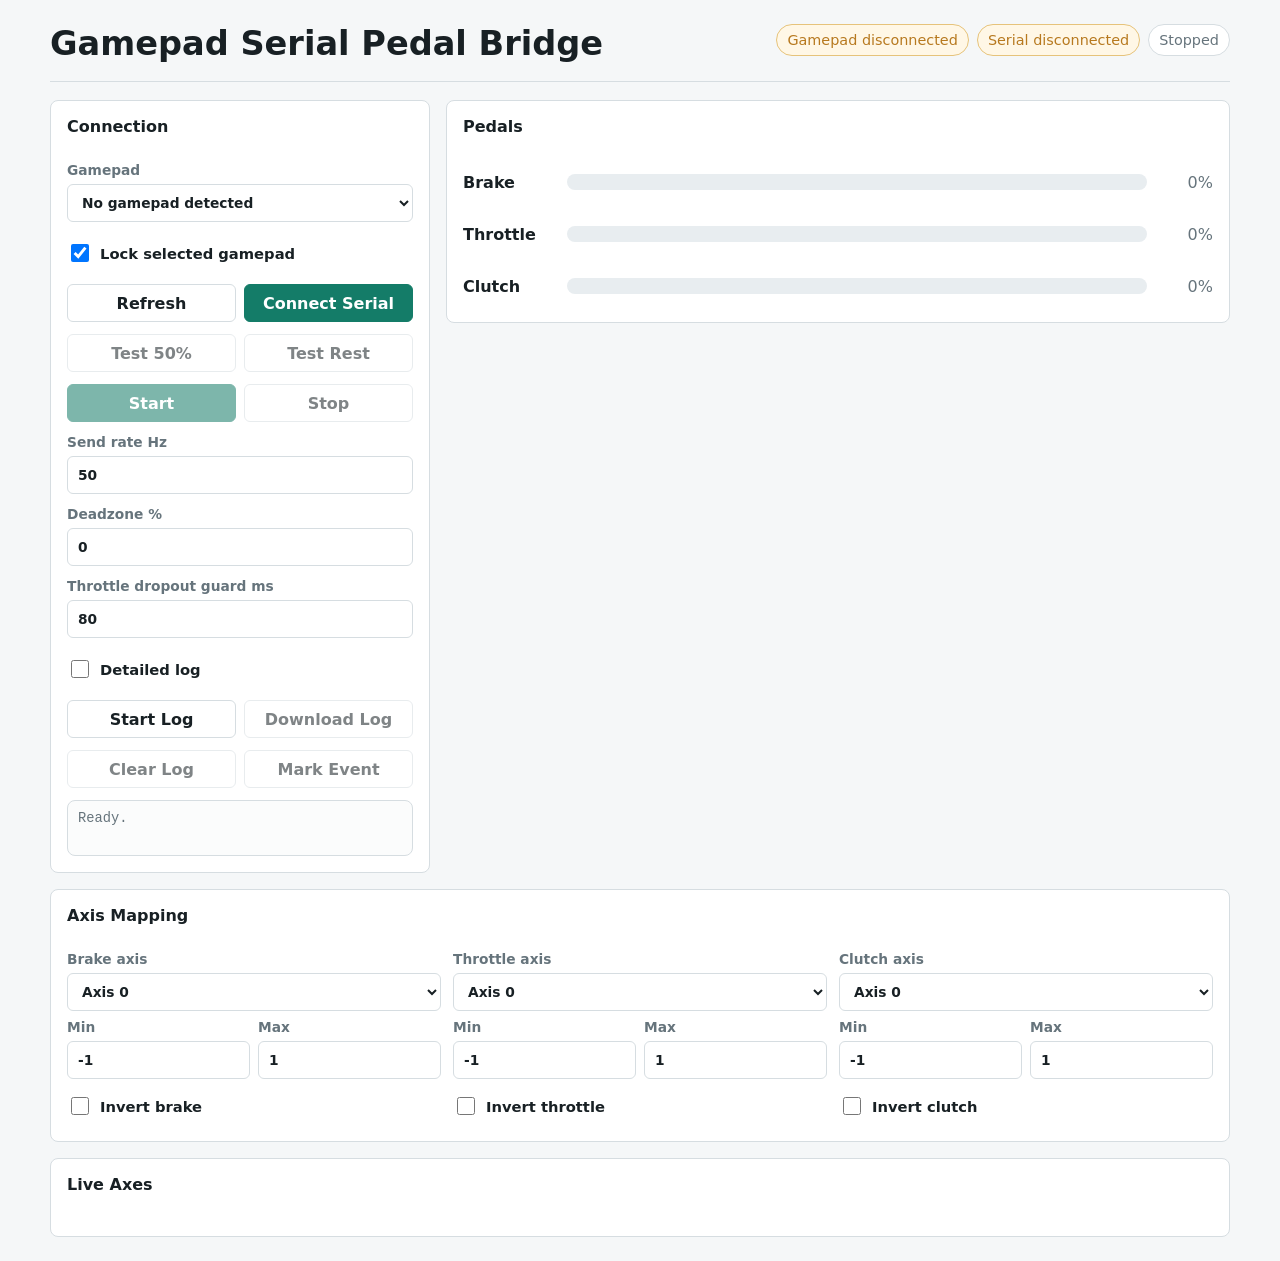
==== tools/gamepad_serial_bridge.html @ 4d0b26f5 "Add PC gamepad serial bridge for Sim Ruito pedals Add a separate Arduino serial bridge firmware and " ====
<!doctype html>
<html lang="en">
<head>
  <meta charset="utf-8">
  <meta name="viewport" content="width=device-width, initial-scale=1">
  <title>Gamepad Serial Pedal Bridge</title>
  <style>
    :root {
      color-scheme: light;
      --bg: #f5f7f8;
      --panel: #ffffff;
      --text: #182024;
      --muted: #66747c;
      --line: #d6dde1;
      --accent: #147c68;
      --accent-weak: #dff2ed;
      --warn: #b7791f;
      --danger: #b42318;
      --track: #e8edf0;
    }

    * {
      box-sizing: border-box;
    }

    body {
      margin: 0;
      min-height: 100vh;
      background: var(--bg);
      color: var(--text);
      font-family: system-ui, -apple-system, BlinkMacSystemFont, "Segoe UI", sans-serif;
      letter-spacing: 0;
    }

    main {
      width: min(1180px, calc(100% - 32px));
      margin: 0 auto;
      padding: 24px 0;
    }

    header {
      display: flex;
      align-items: flex-start;
      justify-content: space-between;
      gap: 16px;
      padding-bottom: 18px;
      border-bottom: 1px solid var(--line);
    }

    h1 {
      margin: 0;
      font-size: clamp(1.5rem, 3vw, 2.1rem);
      font-weight: 720;
    }

    .status {
      display: flex;
      flex-wrap: wrap;
      gap: 8px;
      justify-content: flex-end;
    }

    .pill {
      display: inline-flex;
      align-items: center;
      min-height: 32px;
      padding: 0 10px;
      border: 1px solid var(--line);
      border-radius: 999px;
      background: var(--panel);
      color: var(--muted);
      font-size: 0.9rem;
      white-space: nowrap;
    }

    .pill.ok {
      border-color: #8bd2c1;
      background: var(--accent-weak);
      color: #0b5f50;
    }

    .pill.warn {
      border-color: #e6c37b;
      background: #fff7e6;
      color: var(--warn);
    }

    .grid {
      display: grid;
      grid-template-columns: minmax(280px, 380px) 1fr;
      gap: 16px;
      margin-top: 18px;
      align-items: start;
    }

    section {
      background: var(--panel);
      border: 1px solid var(--line);
      border-radius: 8px;
      padding: 16px;
    }

    h2 {
      margin: 0 0 14px;
      font-size: 1rem;
      font-weight: 700;
    }

    .stack {
      display: grid;
      gap: 12px;
    }

    label {
      display: grid;
      gap: 6px;
      color: var(--muted);
      font-size: 0.86rem;
      font-weight: 650;
    }

    select,
    input,
    button {
      min-height: 38px;
      border: 1px solid var(--line);
      border-radius: 6px;
      background: #fff;
      color: var(--text);
      font: inherit;
    }

    select,
    input {
      width: 100%;
      padding: 0 10px;
    }

    button {
      display: inline-flex;
      align-items: center;
      justify-content: center;
      gap: 8px;
      padding: 0 12px;
      cursor: pointer;
      font-weight: 700;
    }

    button.primary {
      border-color: var(--accent);
      background: var(--accent);
      color: #fff;
    }

    button:disabled {
      cursor: not-allowed;
      opacity: 0.55;
    }

    .actions {
      display: grid;
      grid-template-columns: 1fr 1fr;
      gap: 8px;
    }

    .pedals {
      display: grid;
      gap: 12px;
    }

    .pedal {
      display: grid;
      grid-template-columns: 92px 1fr 54px;
      gap: 12px;
      align-items: center;
      min-height: 40px;
    }

    .bar {
      height: 16px;
      border-radius: 999px;
      background: var(--track);
      overflow: hidden;
    }

    .fill {
      width: 0%;
      height: 100%;
      background: var(--accent);
      transition: width 80ms linear;
    }

    .value {
      text-align: right;
      font-variant-numeric: tabular-nums;
      color: var(--muted);
    }

    .axis-grid {
      display: grid;
      grid-template-columns: repeat(auto-fit, minmax(170px, 1fr));
      gap: 10px;
    }

    .axis {
      border: 1px solid var(--line);
      border-radius: 8px;
      padding: 10px;
    }

    .axis-head {
      display: flex;
      justify-content: space-between;
      gap: 8px;
      color: var(--muted);
      font-size: 0.85rem;
      font-variant-numeric: tabular-nums;
      margin-bottom: 8px;
    }

    .map-grid {
      display: grid;
      grid-template-columns: repeat(3, minmax(0, 1fr));
      gap: 12px;
    }

    .map-panel {
      display: grid;
      gap: 8px;
    }

    .row {
      display: grid;
      grid-template-columns: 1fr 1fr;
      gap: 8px;
    }

    .check {
      display: flex;
      align-items: center;
      gap: 8px;
      min-height: 38px;
      color: var(--text);
      font-size: 0.92rem;
      font-weight: 600;
    }

    .check input {
      width: 18px;
      min-height: 18px;
    }

    .log {
      min-height: 56px;
      padding: 10px;
      border: 1px solid var(--line);
      border-radius: 8px;
      background: #fbfcfc;
      color: var(--muted);
      font-family: ui-monospace, SFMono-Regular, Consolas, monospace;
      font-size: 0.86rem;
      white-space: pre-wrap;
    }

    @media (max-width: 860px) {
      header {
        display: grid;
      }

      .status {
        justify-content: flex-start;
      }

      .grid,
      .map-grid {
        grid-template-columns: 1fr;
      }
    }
  </style>
</head>
<body>
  <main>
    <header>
      <h1>Gamepad Serial Pedal Bridge</h1>
      <div class="status">
        <span class="pill warn" id="gamepadStatus">Gamepad disconnected</span>
        <span class="pill warn" id="serialStatus">Serial disconnected</span>
        <span class="pill" id="sendStatus">Stopped</span>
      </div>
    </header>

    <div class="grid">
      <section class="stack">
        <h2>Connection</h2>
        <label>
          Gamepad
          <select id="gamepadSelect"></select>
        </label>
        <label class="check"><input id="lockGamepad" type="checkbox" checked>Lock selected gamepad</label>
        <div class="actions">
          <button id="refreshGamepads">Refresh</button>
          <button class="primary" id="connectSerial">Connect Serial</button>
        </div>
        <div class="actions">
          <button id="testThrottle" disabled>Test 50%</button>
          <button id="testRest" disabled>Test Rest</button>
        </div>
        <div class="actions">
          <button class="primary" id="startBridge" disabled>Start</button>
          <button id="stopBridge" disabled>Stop</button>
        </div>
        <label>
          Send rate Hz
          <input id="rate" type="number" min="10" max="120" step="1" value="50">
        </label>
        <label>
          Deadzone %
          <input id="deadzone" type="number" min="0" max="10" step="1" value="0">
        </label>
        <label>
          Throttle dropout guard ms
          <input id="throttleDropoutGuard" type="number" min="0" max="250" step="10" value="80">
        </label>
        <label class="check"><input id="detailedLog" type="checkbox">Detailed log</label>
        <div class="actions">
          <button id="startLog">Start Log</button>
          <button id="downloadLog" disabled>Download Log</button>
        </div>
        <div class="actions">
          <button id="clearLog" disabled>Clear Log</button>
          <button id="markLog" disabled>Mark Event</button>
        </div>
        <div class="log" id="log">Ready.</div>
      </section>

      <section class="stack">
        <h2>Pedals</h2>
        <div class="pedals">
          <div class="pedal">
            <strong>Brake</strong>
            <div class="bar"><div class="fill" id="brakeFill"></div></div>
            <span class="value" id="brakeValue">0%</span>
          </div>
          <div class="pedal">
            <strong>Throttle</strong>
            <div class="bar"><div class="fill" id="throttleFill"></div></div>
            <span class="value" id="throttleValue">0%</span>
          </div>
          <div class="pedal">
            <strong>Clutch</strong>
            <div class="bar"><div class="fill" id="clutchFill"></div></div>
            <span class="value" id="clutchValue">0%</span>
          </div>
        </div>
      </section>
    </div>

    <section class="stack" style="margin-top: 16px;">
      <h2>Axis Mapping</h2>
      <div class="map-grid">
        <div class="map-panel">
          <label>Brake axis <select id="brakeAxis"></select></label>
          <div class="row">
            <label>Min <input id="brakeMin" type="number" step="0.01" value="-1"></label>
            <label>Max <input id="brakeMax" type="number" step="0.01" value="1"></label>
          </div>
          <label class="check"><input id="brakeInvert" type="checkbox">Invert brake</label>
        </div>
        <div class="map-panel">
          <label>Throttle axis <select id="throttleAxis"></select></label>
          <div class="row">
            <label>Min <input id="throttleMin" type="number" step="0.01" value="-1"></label>
            <label>Max <input id="throttleMax" type="number" step="0.01" value="1"></label>
          </div>
          <label class="check"><input id="throttleInvert" type="checkbox">Invert throttle</label>
        </div>
        <div class="map-panel">
          <label>Clutch axis <select id="clutchAxis"></select></label>
          <div class="row">
            <label>Min <input id="clutchMin" type="number" step="0.01" value="-1"></label>
            <label>Max <input id="clutchMax" type="number" step="0.01" value="1"></label>
          </div>
          <label class="check"><input id="clutchInvert" type="checkbox">Invert clutch</label>
        </div>
      </div>
    </section>

    <section class="stack" style="margin-top: 16px;">
      <h2>Live Axes</h2>
      <div class="axis-grid" id="axisGrid"></div>
    </section>
  </main>

  <script>
    const STORAGE_PREFIX = "gamepadSerialBridge.";
    const DEFAULT_MAPPING_VERSION = "sim-ruito-axis-2-3-1";
    const SERIAL_HEARTBEAT_MS = 100;
    const encoder = new TextEncoder();
    const decoder = new TextDecoder();
    const state = {
      port: null,
      writer: null,
      reader: null,
      serialRxBuffer: "",
      running: false,
      lastLine: "",
      lastSend: 0,
      timer: 0,
      manualHoldUntil: 0,
      lastPct: {
        brake: 0,
        throttle: 0,
        clutch: 0
      },
      throttleDropStart: 0,
      log: {
        enabled: false,
        entries: [],
        writer: null,
        pending: Promise.resolve(),
        seq: 0
      },
      selectedGamepadId: localStorage.getItem(`${STORAGE_PREFIX}selectedGamepadId`) || "",
      lockGamepad: localStorage.getItem(`${STORAGE_PREFIX}lockGamepad`) !== "false"
    };

    const els = {
      gamepadStatus: document.querySelector("#gamepadStatus"),
      serialStatus: document.querySelector("#serialStatus"),
      sendStatus: document.querySelector("#sendStatus"),
      gamepadSelect: document.querySelector("#gamepadSelect"),
      lockGamepad: document.querySelector("#lockGamepad"),
      refreshGamepads: document.querySelector("#refreshGamepads"),
      connectSerial: document.querySelector("#connectSerial"),
      testThrottle: document.querySelector("#testThrottle"),
      testRest: document.querySelector("#testRest"),
      startBridge: document.querySelector("#startBridge"),
      stopBridge: document.querySelector("#stopBridge"),
      rate: document.querySelector("#rate"),
      deadzone: document.querySelector("#deadzone"),
      throttleDropoutGuard: document.querySelector("#throttleDropoutGuard"),
      detailedLog: document.querySelector("#detailedLog"),
      startLog: document.querySelector("#startLog"),
      downloadLog: document.querySelector("#downloadLog"),
      clearLog: document.querySelector("#clearLog"),
      markLog: document.querySelector("#markLog"),
      log: document.querySelector("#log"),
      axisGrid: document.querySelector("#axisGrid"),
      brakeFill: document.querySelector("#brakeFill"),
      throttleFill: document.querySelector("#throttleFill"),
      clutchFill: document.querySelector("#clutchFill"),
      brakeValue: document.querySelector("#brakeValue"),
      throttleValue: document.querySelector("#throttleValue"),
      clutchValue: document.querySelector("#clutchValue")
    };

    const controls = {
      brake: {
        key: "brake",
        defaultAxis: 2,
        axis: document.querySelector("#brakeAxis"),
        min: document.querySelector("#brakeMin"),
        max: document.querySelector("#brakeMax"),
        invert: document.querySelector("#brakeInvert"),
        fill: els.brakeFill,
        value: els.brakeValue
      },
      throttle: {
        key: "throttle",
        defaultAxis: 3,
        axis: document.querySelector("#throttleAxis"),
        min: document.querySelector("#throttleMin"),
        max: document.querySelector("#throttleMax"),
        invert: document.querySelector("#throttleInvert"),
        fill: els.throttleFill,
        value: els.throttleValue
      },
      clutch: {
        key: "clutch",
        defaultAxis: 1,
        axis: document.querySelector("#clutchAxis"),
        min: document.querySelector("#clutchMin"),
        max: document.querySelector("#clutchMax"),
        invert: document.querySelector("#clutchInvert"),
        fill: els.clutchFill,
        value: els.clutchValue
      }
    };

    function log(message) {
      els.log.textContent = message;
    }

    function logFileName() {
      const stamp = new Date().toISOString().replace(/[:.]/g, "-");
      return `pedal_bridge_${stamp}.txt`;
    }

    function currentSettings() {
      return {
        rateHz: Number(els.rate.value),
        serialHeartbeatMs: SERIAL_HEARTBEAT_MS,
        deadzonePct: Number(els.deadzone.value),
        throttleDropoutGuardMs: Number(els.throttleDropoutGuard.value),
        lockGamepad: els.lockGamepad.checked,
        selectedGamepadId: state.selectedGamepadId,
        mappings: Object.fromEntries(
          Object.entries(controls).map(([key, control]) => [
            key,
            {
              axis: Number(control.axis.value),
              min: Number(control.min.value),
              max: Number(control.max.value),
              invert: control.invert.checked
            }
          ])
        )
      };
    }

    function writeLogRecord(type, data = {}, force = false) {
      if (!state.log.enabled && !force) return;

      const record = {
        seq: state.log.seq++,
        type,
        wallTime: new Date().toISOString(),
        perfMs: Math.round(performance.now() * 1000) / 1000,
        ...data
      };
      const line = `${JSON.stringify(record)}\n`;
      state.log.entries.push(line);

      if (state.log.writer) {
        state.log.pending = state.log.pending
          .then(() => state.log.writer.write(line))
          .catch((error) => {
            log(`Log write failed: ${error.message}`);
            state.log.writer = null;
          });
      }

      if (force || (type !== "sample" && type !== "serial_keepalive")) {
        updateLogButtons();
      }
    }

    function updateLogButtons() {
      els.startLog.textContent = state.log.enabled ? "Stop Log" : "Start Log";
      els.downloadLog.disabled = state.log.entries.length === 0;
      els.clearLog.disabled = state.log.entries.length === 0 || state.log.enabled;
      els.markLog.disabled = !state.log.enabled;
      els.detailedLog.checked = state.log.enabled;
    }

    async function startDetailedLog() {
      state.log.entries = [];
      state.log.seq = 0;
      state.log.writer = null;
      state.log.pending = Promise.resolve();

      if ("showSaveFilePicker" in window) {
        try {
          const handle = await window.showSaveFilePicker({
            suggestedName: logFileName(),
            types: [
              {
                description: "Text log",
                accept: { "text/plain": [".txt", ".jsonl"] }
              }
            ]
          });
          state.log.writer = await handle.createWritable();
        } catch (error) {
          if (error.name === "AbortError") {
            log("Log file selection cancelled.");
            updateLogButtons();
            return;
          }
          log(`Using in-memory log: ${error.message}`);
        }
      }

      state.log.enabled = true;
      writeLogRecord("log_start", {
        settings: currentSettings(),
        userAgent: navigator.userAgent,
        fileWriter: Boolean(state.log.writer)
      }, true);
      log(state.log.writer ? "Detailed log writing to selected file." : "Detailed log recording in memory.");
      updateLogButtons();
    }

    async function stopDetailedLog() {
      writeLogRecord("log_stop", { settings: currentSettings() }, true);
      state.log.enabled = false;
      await state.log.pending;
      if (state.log.writer) {
        await state.log.writer.close();
        state.log.writer = null;
      }
      log(`Detailed log stopped. Records: ${state.log.entries.length}.`);
      updateLogButtons();
    }

    function downloadDetailedLog() {
      if (state.log.entries.length === 0) return;
      const blob = new Blob(state.log.entries, { type: "text/plain;charset=utf-8" });
      const url = URL.createObjectURL(blob);
      const link = document.createElement("a");
      link.href = url;
      link.download = logFileName();
      link.click();
      URL.revokeObjectURL(url);
    }

    function clearDetailedLog() {
      if (state.log.enabled) return;
      state.log.entries = [];
      state.log.seq = 0;
      log("Detailed log cleared.");
      updateLogButtons();
    }

    function setPill(el, text, ok) {
      el.textContent = text;
      el.classList.toggle("ok", ok);
      el.classList.toggle("warn", !ok);
    }

    function getGamepads() {
      return Array.from(navigator.getGamepads ? navigator.getGamepads() : []).filter(Boolean);
    }

    function selectedGamepad() {
      const index = Number(els.gamepadSelect.value);
      return navigator.getGamepads()[index] || null;
    }

    function preferredGamepad(pads) {
      if (state.lockGamepad && state.selectedGamepadId) {
        const locked = pads.find((pad) => pad.id === state.selectedGamepadId);
        if (locked) return locked;
      }

      const current = pads.find((pad) => String(pad.index) === els.gamepadSelect.value);
      if (current) return current;

      const namedPedal = pads.find((pad) => /sim|ruito|pedal|wheel|joystick|usb/i.test(pad.id));
      if (namedPedal) return namedPedal;

      const nonXbox = pads.find((pad) => !/xbox|xinput|moonlight/i.test(pad.id));
      return nonXbox || pads[0] || null;
    }

    function saveSelectedGamepad() {
      const pad = selectedGamepad();
      if (!pad) return;
      state.selectedGamepadId = pad.id;
      localStorage.setItem(`${STORAGE_PREFIX}selectedGamepadId`, pad.id);
      log(`Locked gamepad: ${pad.id}`);
      writeLogRecord("gamepad_locked", {
        gamepad: {
          id: pad.id,
          index: pad.index,
          axes: pad.axes.length,
          buttons: pad.buttons.length
        }
      });
    }

    function axisOption(index) {
      const option = document.createElement("option");
      option.value = String(index);
      option.textContent = `Axis ${index}`;
      return option;
    }

    function rebuildAxisOptions(count) {
      Object.values(controls).forEach((control, pedalIndex) => {
        const fallback = Math.min(control.defaultAxis ?? pedalIndex, Math.max(count - 1, 0));
        const saved = localStorage.getItem(`${STORAGE_PREFIX}${control.key}.axis`);
        const previous = saved ?? String(control.defaultAxis ?? pedalIndex);
        control.axis.textContent = "";
        for (let i = 0; i < Math.max(count, 1); i++) {
          control.axis.append(axisOption(i));
        }
        control.axis.value = Number(previous) < count ? previous : String(fallback);
      });
    }

    function migrateDefaultMappings() {
      if (localStorage.getItem(`${STORAGE_PREFIX}mappingVersion`) === DEFAULT_MAPPING_VERSION) {
        return;
      }

      Object.values(controls).forEach((control) => {
        localStorage.setItem(`${STORAGE_PREFIX}${control.key}.axis`, String(control.defaultAxis));
      });
      localStorage.setItem(`${STORAGE_PREFIX}mappingVersion`, DEFAULT_MAPPING_VERSION);
    }

    function loadSavedSettings() {
      migrateDefaultMappings();
      els.lockGamepad.checked = state.lockGamepad;
      els.rate.value = localStorage.getItem(`${STORAGE_PREFIX}rate`) || els.rate.value;
      const savedDeadzone = localStorage.getItem(`${STORAGE_PREFIX}deadzone`);
      els.deadzone.value = savedDeadzone === "2" || savedDeadzone === null ? "0" : savedDeadzone;
      localStorage.setItem(`${STORAGE_PREFIX}deadzone`, els.deadzone.value);
      els.throttleDropoutGuard.value = localStorage.getItem(`${STORAGE_PREFIX}throttleDropoutGuard`) || els.throttleDropoutGuard.value;
      Object.values(controls).forEach((control) => {
        const axis = localStorage.getItem(`${STORAGE_PREFIX}${control.key}.axis`);
        const min = localStorage.getItem(`${STORAGE_PREFIX}${control.key}.min`);
        const max = localStorage.getItem(`${STORAGE_PREFIX}${control.key}.max`);
        const invert = localStorage.getItem(`${STORAGE_PREFIX}${control.key}.invert`);

        if (axis !== null) control.axis.value = axis;
        if (min !== null) control.min.value = min;
        if (max !== null) control.max.value = max;
        if (invert !== null) control.invert.checked = invert === "true";
      });
    }

    function savePedalSettings(control) {
      localStorage.setItem(`${STORAGE_PREFIX}${control.key}.axis`, control.axis.value);
      localStorage.setItem(`${STORAGE_PREFIX}${control.key}.min`, control.min.value);
      localStorage.setItem(`${STORAGE_PREFIX}${control.key}.max`, control.max.value);
      localStorage.setItem(`${STORAGE_PREFIX}${control.key}.invert`, String(control.invert.checked));
    }

    function refreshGamepads() {
      const pads = getGamepads();
      const preferred = preferredGamepad(pads);
      els.gamepadSelect.textContent = "";

      pads.forEach((pad) => {
        const option = document.createElement("option");
        option.value = String(pad.index);
        option.textContent = `${pad.index}: ${pad.id}`;
        els.gamepadSelect.append(option);
      });

      if (pads.length === 0) {
        const option = document.createElement("option");
        option.value = "";
        option.textContent = "No gamepad detected";
        els.gamepadSelect.append(option);
        rebuildAxisOptions(1);
        setPill(els.gamepadStatus, "Gamepad disconnected", false);
        writeLogRecord("gamepad_refresh", { pads: [] });
      } else {
        els.gamepadSelect.value = String(preferred.index);
        rebuildAxisOptions(preferred.axes.length);
        setPill(els.gamepadStatus, "Gamepad connected", true);
        writeLogRecord("gamepad_refresh", {
          selectedIndex: preferred.index,
          pads: pads.map((pad) => ({
            id: pad.id,
            index: pad.index,
            axes: pad.axes.length,
            buttons: pad.buttons.length
          }))
        });
        if (!state.selectedGamepadId) {
          saveSelectedGamepad();
        }
      }

      updateButtons();
    }

    function clampPct(value) {
      if (!Number.isFinite(value)) return 0;
      return Math.max(0, Math.min(100, Math.round(value)));
    }

    function pedalSample(pad, control) {
      const axisIndex = Number(control.axis.value);
      const raw = pad && Number.isFinite(pad.axes[axisIndex]) ? pad.axes[axisIndex] : 0;
      const min = Number(control.min.value);
      const max = Number(control.max.value);
      let pct = max === min ? 0 : ((raw - min) * 100) / (max - min);
      if (control.invert.checked) pct = 100 - pct;
      return {
        axis: axisIndex,
        raw,
        min,
        max,
        invert: control.invert.checked,
        pct: clampPct(pct)
      };
    }

    function applyDeadzone(pct) {
      const deadzone = Math.max(0, Math.min(10, Number(els.deadzone.value) || 0));
      return pct <= deadzone ? 0 : pct;
    }

    function filterPedalPct(key, pct) {
      pct = applyDeadzone(pct);

      if (key !== "throttle") {
        state.lastPct[key] = pct;
        return pct;
      }

      const now = performance.now();
      const guardMs = Math.max(0, Math.min(250, Number(els.throttleDropoutGuard.value) || 0));
      const previous = state.lastPct.throttle;

      if (guardMs > 0 && previous >= 95 && pct === 0) {
        if (state.throttleDropStart === 0) {
          state.throttleDropStart = now;
        }
        if ((now - state.throttleDropStart) < guardMs) {
          return previous;
        }
      } else {
        state.throttleDropStart = 0;
      }

      state.lastPct.throttle = pct;
      return pct;
    }

    function setPedal(control, pct) {
      control.fill.style.width = `${pct}%`;
      control.value.textContent = `${pct}%`;
    }

    function updateAxes(pad) {
      els.axisGrid.textContent = "";
      const axes = pad ? pad.axes : [];
      axes.forEach((raw, index) => {
        const pct = clampPct(((raw + 1) / 2) * 100);
        const item = document.createElement("div");
        item.className = "axis";
        item.innerHTML = `
          <div class="axis-head"><strong>Axis ${index}</strong><span>${raw.toFixed(4)}</span></div>
          <div class="bar"><div class="fill" style="width: ${pct}%"></div></div>
        `;
        els.axisGrid.append(item);
      });
    }

    async function openSerialPort(port, message) {
      try {
        await port.open({ baudRate: 115200 });
        state.port = port;
        state.writer = port.writable.getWriter();
        startSerialReader(port);
        setPill(els.serialStatus, "Serial connected", true);
        log(message || "Serial connected at 115200.");
        writeLogRecord("serial_opened", { message: message || "Serial connected at 115200." });
        updateButtons();
        await sendRestKeepalive("serial_opened");
        maybeAutoStart();
      } catch (error) {
        try {
          if (port && port.readable !== null) {
            await port.close();
          }
        } catch (_) {
          // Ignore cleanup errors; the UI state below is the important part.
        }
        state.port = null;
        state.writer = null;
        setPill(els.serialStatus, "Serial disconnected", false);
        updateButtons();
        throw error;
      }
    }

    async function connectSerial() {
      if (!("serial" in navigator)) {
        log("Web Serial is unavailable. Use Chrome or Edge.");
        return;
      }

      if (state.writer || state.port) {
        await disconnectSerial();
        return;
      }

      const port = await navigator.serial.requestPort();
      await openSerialPort(port, "Serial connected at 115200.");
    }

    async function disconnectSerial() {
      stopBridge();

      const writer = state.writer;
      const reader = state.reader;
      const port = state.port;
      state.writer = null;
      state.reader = null;
      state.port = null;

      try {
        if (reader) {
          await reader.cancel();
          reader.releaseLock();
        }
        if (writer) {
          writer.releaseLock();
        }
        if (port && port.readable !== null) {
          await port.close();
        }
      } catch (error) {
        log(`Serial disconnect warning: ${error.message}`);
      }

      setPill(els.serialStatus, "Serial disconnected", false);
      writeLogRecord("serial_closed", {}, true);
      updateButtons();
    }

    async function reconnectGrantedSerial() {
      if (!("serial" in navigator) || state.writer) return;

      const ports = await navigator.serial.getPorts();
      if (ports.length === 0) return;

      await openSerialPort(ports[0], "Serial reconnected at 115200.");
    }

    function handleSerialText(text) {
      state.serialRxBuffer += text;
      const lines = state.serialRxBuffer.split(/\r?\n/);
      state.serialRxBuffer = lines.pop() || "";

      lines.forEach((line) => {
        if (!line) return;
        log(`Arduino: ${line}`);
        writeLogRecord("serial_rx", { line });
      });
    }

    async function startSerialReader(port) {
      if (!port.readable) return;

      while (state.port === port && port.readable) {
        const reader = port.readable.getReader();
        state.reader = reader;
        try {
          while (state.port === port) {
            const result = await reader.read();
            if (result.done) break;
            if (result.value) {
              handleSerialText(decoder.decode(result.value, { stream: true }));
            }
          }
        } catch (error) {
          if (state.port === port) {
            log(`Serial read error: ${error.message}`);
            writeLogRecord("serial_read_error", { message: error.message });
          }
        } finally {
          try {
            reader.releaseLock();
          } catch (_) {
            // The reader can already be released during manual disconnect.
          }
          if (state.reader === reader) {
            state.reader = null;
          }
        }
      }
    }

    async function sendLine(line) {
      if (!state.writer) return;
      await state.writer.write(encoder.encode(line));
    }

    async function sendRestKeepalive(reason) {
      if (!state.writer) return;

      const now = performance.now();
      if (now < state.manualHoldUntil) return;
      if (state.lastLine === "0,0,0\n" && (now - state.lastSend) < SERIAL_HEARTBEAT_MS) return;

      await sendLine("0,0,0\n");
      state.lastLine = "0,0,0\n";
      state.lastSend = now;
      writeLogRecord("serial_keepalive", {
        reason,
        outputLine: "0,0,0"
      });
    }

    async function sendManualLine(line, label) {
      if (!state.writer) {
        log("Serial is not connected.");
        return;
      }

      stopBridge();
      await sendLine(line);
      state.lastLine = line;
      state.lastSend = performance.now();
      state.manualHoldUntil = line === "0,0,0\n" ? 0 : state.lastSend + 3000;
      log(`Manual send: ${label} (${line.trim()})`);
      writeLogRecord("manual_serial_tx", {
        label,
        outputLine: line.trim()
      }, true);
    }

    async function tick() {
      if (!state.running) {
        try {
          await sendRestKeepalive("bridge_stopped");
        } catch (error) {
          setPill(els.serialStatus, "Serial disconnected", false);
          log(error.message);
          writeLogRecord("serial_write_error", { message: error.message });
        }
      }

      const pad = selectedGamepad();
      if (!pad) {
        refreshGamepads();
        writeLogRecord("sample_no_gamepad", {
          running: state.running,
          serialConnected: Boolean(state.writer)
        });
        setPill(els.gamepadStatus, "Gamepad disconnected", false);
        setPedal(controls.brake, 0);
        setPedal(controls.throttle, 0);
        setPedal(controls.clutch, 0);
        updateAxes(null);
        return;
      }

      if (state.lockGamepad && state.selectedGamepadId && pad.id !== state.selectedGamepadId) {
        writeLogRecord("wrong_gamepad_selected", {
          expectedId: state.selectedGamepadId,
          actual: { id: pad.id, index: pad.index }
        });
        refreshGamepads();
        return;
      }

      setPill(els.gamepadStatus, "Gamepad connected", true);
      updateAxes(pad);

      const brakeSample = pedalSample(pad, controls.brake);
      const throttleSample = pedalSample(pad, controls.throttle);
      const clutchSample = pedalSample(pad, controls.clutch);

      const brake = filterPedalPct("brake", brakeSample.pct);
      const throttle = filterPedalPct("throttle", throttleSample.pct);
      const clutch = filterPedalPct("clutch", clutchSample.pct);

      setPedal(controls.brake, brake);
      setPedal(controls.throttle, throttle);
      setPedal(controls.clutch, clutch);

      const line = `${brake},${throttle},${clutch}\n`;
      const now = performance.now();
      const shouldSend = state.running && state.writer && (line !== state.lastLine || now - state.lastSend >= SERIAL_HEARTBEAT_MS);
      let sent = false;
      let sendReason = "none";
      if (shouldSend) {
        sendReason = line !== state.lastLine ? "changed" : "heartbeat";
        state.lastLine = line;
        state.lastSend = now;
        try {
          await sendLine(line);
          sent = true;
          els.sendStatus.textContent = `Sending ${line.trim()}`;
        } catch (error) {
          stopBridge();
          setPill(els.serialStatus, "Serial disconnected", false);
          log(error.message);
          writeLogRecord("serial_write_error", { message: error.message });
        }
      }

      writeLogRecord("sample", {
        running: state.running,
        serialConnected: Boolean(state.writer),
        gamepad: {
          id: pad.id,
          index: pad.index,
          timestamp: pad.timestamp,
          connected: pad.connected
        },
        axes: pad.axes.map((value) => Math.round(value * 1000000) / 1000000),
        buttons: pad.buttons.map((button) => ({
          pressed: button.pressed,
          touched: button.touched,
          value: Math.round(button.value * 1000000) / 1000000
        })),
        pedals: {
          brake: { ...brakeSample, filteredPct: brake },
          throttle: { ...throttleSample, filteredPct: throttle },
          clutch: { ...clutchSample, filteredPct: clutch }
        },
        outputLine: line.trim(),
        sent,
        sendReason,
        settings: {
          deadzonePct: Number(els.deadzone.value),
          throttleDropoutGuardMs: Number(els.throttleDropoutGuard.value)
        }
      });
    }

    function startBridge() {
      state.running = true;
      const rate = Math.max(10, Math.min(120, Number(els.rate.value) || 50));
      window.clearInterval(state.timer);
      state.timer = window.setInterval(tick, 1000 / rate);
      setPill(els.sendStatus, "Running", true);
      writeLogRecord("bridge_started", { settings: currentSettings() });
      updateButtons();
    }

    function maybeAutoStart() {
      if (!state.running && state.writer && selectedGamepad()) {
        startBridge();
      }
    }

    function stopBridge() {
      state.running = false;
      window.clearInterval(state.timer);
      state.timer = window.setInterval(tick, 120);
      els.sendStatus.classList.remove("ok", "warn");
      els.sendStatus.textContent = "Stopped";
      writeLogRecord("bridge_stopped", { settings: currentSettings() });
      updateButtons();
    }

    function updateButtons() {
      const hasPad = Boolean(selectedGamepad());
      const hasSerial = Boolean(state.writer);
      els.connectSerial.textContent = hasSerial ? "Disconnect Serial" : "Connect Serial";
      els.startBridge.disabled = state.running || !hasPad || !hasSerial;
      els.stopBridge.disabled = !state.running;
      els.connectSerial.disabled = false;
      els.testThrottle.disabled = !hasSerial;
      els.testRest.disabled = !hasSerial;
    }

    els.refreshGamepads.addEventListener("click", refreshGamepads);
    els.connectSerial.addEventListener("click", () => connectSerial().catch((error) => log(error.message)));
    els.testThrottle.addEventListener("click", () => sendManualLine("0,50,0\n", "throttle 50%").catch((error) => log(error.message)));
    els.testRest.addEventListener("click", () => sendManualLine("0,0,0\n", "rest").catch((error) => log(error.message)));
    els.startBridge.addEventListener("click", startBridge);
    els.stopBridge.addEventListener("click", stopBridge);
    els.startLog.addEventListener("click", () => {
      if (state.log.enabled) {
        stopDetailedLog().catch((error) => log(error.message));
      } else {
        startDetailedLog().catch((error) => log(error.message));
      }
    });
    els.detailedLog.addEventListener("change", () => {
      if (els.detailedLog.checked && !state.log.enabled) {
        startDetailedLog().catch((error) => log(error.message));
      } else if (!els.detailedLog.checked && state.log.enabled) {
        stopDetailedLog().catch((error) => log(error.message));
      }
    });
    els.downloadLog.addEventListener("click", downloadDetailedLog);
    els.clearLog.addEventListener("click", clearDetailedLog);
    els.markLog.addEventListener("click", () => writeLogRecord("manual_mark", {
      settings: currentSettings(),
      lastPct: state.lastPct,
      lastLine: state.lastLine.trim()
    }, true));
    els.rate.addEventListener("change", () => {
      localStorage.setItem(`${STORAGE_PREFIX}rate`, els.rate.value);
      if (state.running) {
        startBridge();
      }
    });
    els.deadzone.addEventListener("change", () => {
      localStorage.setItem(`${STORAGE_PREFIX}deadzone`, els.deadzone.value);
      tick();
    });
    els.throttleDropoutGuard.addEventListener("change", () => {
      localStorage.setItem(`${STORAGE_PREFIX}throttleDropoutGuard`, els.throttleDropoutGuard.value);
      tick();
    });
    els.gamepadSelect.addEventListener("change", () => {
      const pad = selectedGamepad();
      saveSelectedGamepad();
      rebuildAxisOptions(pad ? pad.axes.length : 1);
      updateButtons();
    });
    els.lockGamepad.addEventListener("change", () => {
      state.lockGamepad = els.lockGamepad.checked;
      localStorage.setItem(`${STORAGE_PREFIX}lockGamepad`, String(state.lockGamepad));
      if (state.lockGamepad) {
        saveSelectedGamepad();
      }
    });

    Object.values(controls).forEach((control) => {
      Object.values(control).forEach((element) => {
        if (element instanceof HTMLElement && ["SELECT", "INPUT"].includes(element.tagName)) {
          element.addEventListener("change", () => {
            savePedalSettings(control);
            tick();
          });
        }
      });
    });

    window.addEventListener("gamepadconnected", refreshGamepads);
    window.addEventListener("gamepaddisconnected", refreshGamepads);

    if (!("serial" in navigator)) {
      log("Open this page in Chrome or Edge with Web Serial support.");
    }

    loadSavedSettings();
    updateLogButtons();
    refreshGamepads();
    stopBridge();
    reconnectGrantedSerial().catch((error) => log(error.message));
  </script>
</body>
</html>
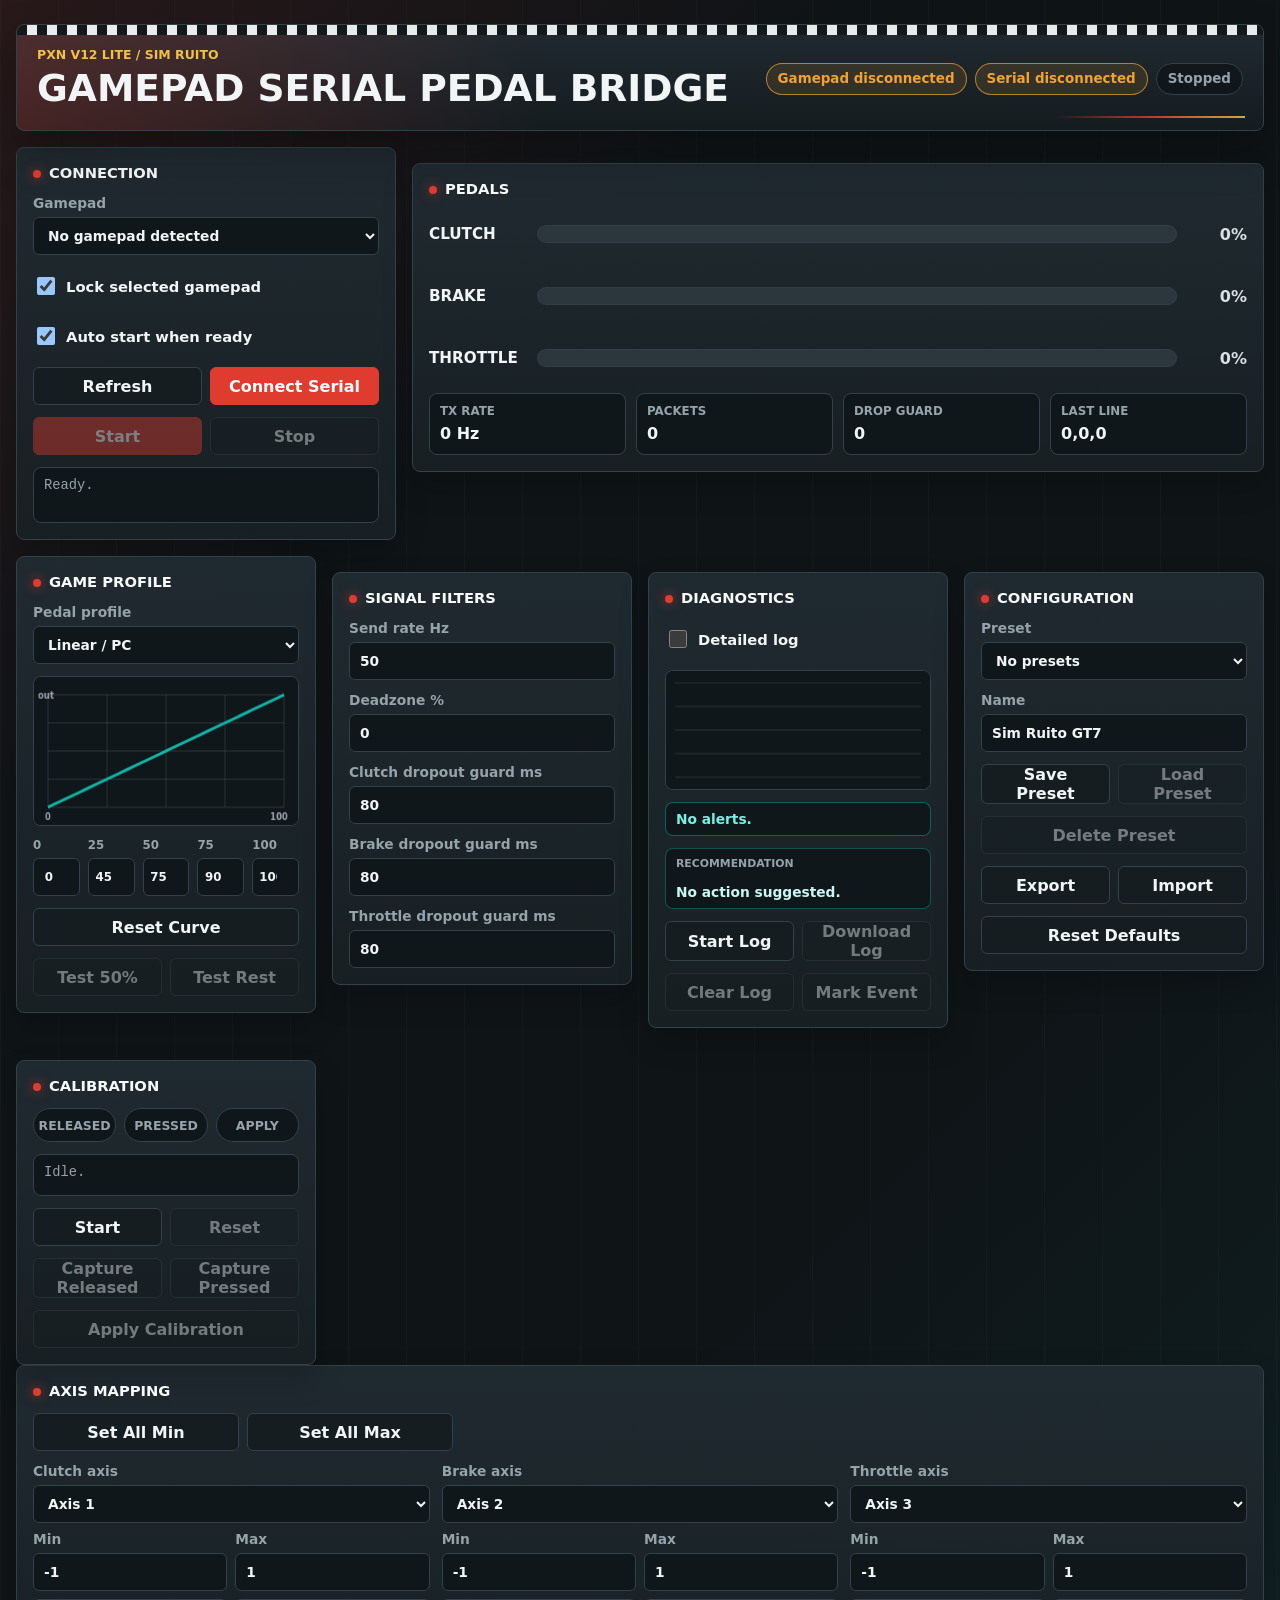
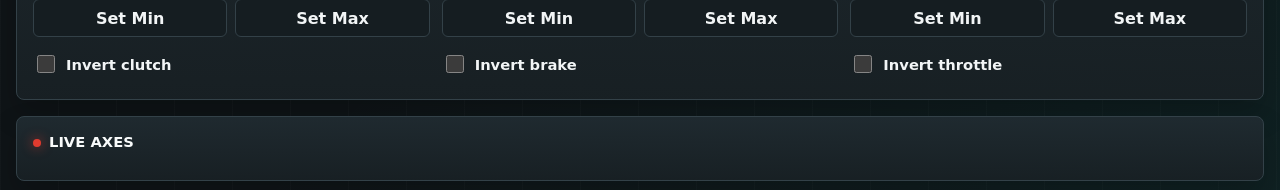
==== commit 2858683c: "Build modular browser bridge with presets, calibration, diagnostics, and actionable recommendations." ====
--- a/tools/gamepad_serial_bridge.html
+++ b/tools/gamepad_serial_bridge.html
@@ -3,1227 +3,10 @@
 <head>
   <meta charset="utf-8">
   <meta name="viewport" content="width=device-width, initial-scale=1">
+  <meta http-equiv="refresh" content="0; url=gamepad_serial_bridge/index.html">
   <title>Gamepad Serial Pedal Bridge</title>
-  <style>
-    :root {
-      color-scheme: light;
-      --bg: #f5f7f8;
-      --panel: #ffffff;
-      --text: #182024;
-      --muted: #66747c;
-      --line: #d6dde1;
-      --accent: #147c68;
-      --accent-weak: #dff2ed;
-      --warn: #b7791f;
-      --danger: #b42318;
-      --track: #e8edf0;
-    }
-
-    * {
-      box-sizing: border-box;
-    }
-
-    body {
-      margin: 0;
-      min-height: 100vh;
-      background: var(--bg);
-      color: var(--text);
-      font-family: system-ui, -apple-system, BlinkMacSystemFont, "Segoe UI", sans-serif;
-      letter-spacing: 0;
-    }
-
-    main {
-      width: min(1180px, calc(100% - 32px));
-      margin: 0 auto;
-      padding: 24px 0;
-    }
-
-    header {
-      display: flex;
-      align-items: flex-start;
-      justify-content: space-between;
-      gap: 16px;
-      padding-bottom: 18px;
-      border-bottom: 1px solid var(--line);
-    }
-
-    h1 {
-      margin: 0;
-      font-size: clamp(1.5rem, 3vw, 2.1rem);
-      font-weight: 720;
-    }
-
-    .status {
-      display: flex;
-      flex-wrap: wrap;
-      gap: 8px;
-      justify-content: flex-end;
-    }
-
-    .pill {
-      display: inline-flex;
-      align-items: center;
-      min-height: 32px;
-      padding: 0 10px;
-      border: 1px solid var(--line);
-      border-radius: 999px;
-      background: var(--panel);
-      color: var(--muted);
-      font-size: 0.9rem;
-      white-space: nowrap;
-    }
-
-    .pill.ok {
-      border-color: #8bd2c1;
-      background: var(--accent-weak);
-      color: #0b5f50;
-    }
-
-    .pill.warn {
-      border-color: #e6c37b;
-      background: #fff7e6;
-      color: var(--warn);
-    }
-
-    .grid {
-      display: grid;
-      grid-template-columns: minmax(280px, 380px) 1fr;
-      gap: 16px;
-      margin-top: 18px;
-      align-items: start;
-    }
-
-    section {
-      background: var(--panel);
-      border: 1px solid var(--line);
-      border-radius: 8px;
-      padding: 16px;
-    }
-
-    h2 {
-      margin: 0 0 14px;
-      font-size: 1rem;
-      font-weight: 700;
-    }
-
-    .stack {
-      display: grid;
-      gap: 12px;
-    }
-
-    label {
-      display: grid;
-      gap: 6px;
-      color: var(--muted);
-      font-size: 0.86rem;
-      font-weight: 650;
-    }
-
-    select,
-    input,
-    button {
-      min-height: 38px;
-      border: 1px solid var(--line);
-      border-radius: 6px;
-      background: #fff;
-      color: var(--text);
-      font: inherit;
-    }
-
-    select,
-    input {
-      width: 100%;
-      padding: 0 10px;
-    }
-
-    button {
-      display: inline-flex;
-      align-items: center;
-      justify-content: center;
-      gap: 8px;
-      padding: 0 12px;
-      cursor: pointer;
-      font-weight: 700;
-    }
-
-    button.primary {
-      border-color: var(--accent);
-      background: var(--accent);
-      color: #fff;
-    }
-
-    button:disabled {
-      cursor: not-allowed;
-      opacity: 0.55;
-    }
-
-    .actions {
-      display: grid;
-      grid-template-columns: 1fr 1fr;
-      gap: 8px;
-    }
-
-    .pedals {
-      display: grid;
-      gap: 12px;
-    }
-
-    .pedal {
-      display: grid;
-      grid-template-columns: 92px 1fr 54px;
-      gap: 12px;
-      align-items: center;
-      min-height: 40px;
-    }
-
-    .bar {
-      height: 16px;
-      border-radius: 999px;
-      background: var(--track);
-      overflow: hidden;
-    }
-
-    .fill {
-      width: 0%;
-      height: 100%;
-      background: var(--accent);
-      transition: width 80ms linear;
-    }
-
-    .value {
-      text-align: right;
-      font-variant-numeric: tabular-nums;
-      color: var(--muted);
-    }
-
-    .axis-grid {
-      display: grid;
-      grid-template-columns: repeat(auto-fit, minmax(170px, 1fr));
-      gap: 10px;
-    }
-
-    .axis {
-      border: 1px solid var(--line);
-      border-radius: 8px;
-      padding: 10px;
-    }
-
-    .axis-head {
-      display: flex;
-      justify-content: space-between;
-      gap: 8px;
-      color: var(--muted);
-      font-size: 0.85rem;
-      font-variant-numeric: tabular-nums;
-      margin-bottom: 8px;
-    }
-
-    .map-grid {
-      display: grid;
-      grid-template-columns: repeat(3, minmax(0, 1fr));
-      gap: 12px;
-    }
-
-    .map-panel {
-      display: grid;
-      gap: 8px;
-    }
-
-    .row {
-      display: grid;
-      grid-template-columns: 1fr 1fr;
-      gap: 8px;
-    }
-
-    .check {
-      display: flex;
-      align-items: center;
-      gap: 8px;
-      min-height: 38px;
-      color: var(--text);
-      font-size: 0.92rem;
-      font-weight: 600;
-    }
-
-    .check input {
-      width: 18px;
-      min-height: 18px;
-    }
-
-    .log {
-      min-height: 56px;
-      padding: 10px;
-      border: 1px solid var(--line);
-      border-radius: 8px;
-      background: #fbfcfc;
-      color: var(--muted);
-      font-family: ui-monospace, SFMono-Regular, Consolas, monospace;
-      font-size: 0.86rem;
-      white-space: pre-wrap;
-    }
-
-    @media (max-width: 860px) {
-      header {
-        display: grid;
-      }
-
-      .status {
-        justify-content: flex-start;
-      }
-
-      .grid,
-      .map-grid {
-        grid-template-columns: 1fr;
-      }
-    }
-  </style>
 </head>
 <body>
-  <main>
-    <header>
-      <h1>Gamepad Serial Pedal Bridge</h1>
-      <div class="status">
-        <span class="pill warn" id="gamepadStatus">Gamepad disconnected</span>
-        <span class="pill warn" id="serialStatus">Serial disconnected</span>
-        <span class="pill" id="sendStatus">Stopped</span>
-      </div>
-    </header>
-
-    <div class="grid">
-      <section class="stack">
-        <h2>Connection</h2>
-        <label>
-          Gamepad
-          <select id="gamepadSelect"></select>
-        </label>
-        <label class="check"><input id="lockGamepad" type="checkbox" checked>Lock selected gamepad</label>
-        <div class="actions">
-          <button id="refreshGamepads">Refresh</button>
-          <button class="primary" id="connectSerial">Connect Serial</button>
-        </div>
-        <div class="actions">
-          <button id="testThrottle" disabled>Test 50%</button>
-          <button id="testRest" disabled>Test Rest</button>
-        </div>
-        <div class="actions">
-          <button class="primary" id="startBridge" disabled>Start</button>
-          <button id="stopBridge" disabled>Stop</button>
-        </div>
-        <label>
-          Send rate Hz
-          <input id="rate" type="number" min="10" max="120" step="1" value="50">
-        </label>
-        <label>
-          Deadzone %
-          <input id="deadzone" type="number" min="0" max="10" step="1" value="0">
-        </label>
-        <label>
-          Throttle dropout guard ms
-          <input id="throttleDropoutGuard" type="number" min="0" max="250" step="10" value="80">
-        </label>
-        <label class="check"><input id="detailedLog" type="checkbox">Detailed log</label>
-        <div class="actions">
-          <button id="startLog">Start Log</button>
-          <button id="downloadLog" disabled>Download Log</button>
-        </div>
-        <div class="actions">
-          <button id="clearLog" disabled>Clear Log</button>
-          <button id="markLog" disabled>Mark Event</button>
-        </div>
-        <div class="log" id="log">Ready.</div>
-      </section>
-
-      <section class="stack">
-        <h2>Pedals</h2>
-        <div class="pedals">
-          <div class="pedal">
-            <strong>Brake</strong>
-            <div class="bar"><div class="fill" id="brakeFill"></div></div>
-            <span class="value" id="brakeValue">0%</span>
-          </div>
-          <div class="pedal">
-            <strong>Throttle</strong>
-            <div class="bar"><div class="fill" id="throttleFill"></div></div>
-            <span class="value" id="throttleValue">0%</span>
-          </div>
-          <div class="pedal">
-            <strong>Clutch</strong>
-            <div class="bar"><div class="fill" id="clutchFill"></div></div>
-            <span class="value" id="clutchValue">0%</span>
-          </div>
-        </div>
-      </section>
-    </div>
-
-    <section class="stack" style="margin-top: 16px;">
-      <h2>Axis Mapping</h2>
-      <div class="map-grid">
-        <div class="map-panel">
-          <label>Brake axis <select id="brakeAxis"></select></label>
-          <div class="row">
-            <label>Min <input id="brakeMin" type="number" step="0.01" value="-1"></label>
-            <label>Max <input id="brakeMax" type="number" step="0.01" value="1"></label>
-          </div>
-          <label class="check"><input id="brakeInvert" type="checkbox">Invert brake</label>
-        </div>
-        <div class="map-panel">
-          <label>Throttle axis <select id="throttleAxis"></select></label>
-          <div class="row">
-            <label>Min <input id="throttleMin" type="number" step="0.01" value="-1"></label>
-            <label>Max <input id="throttleMax" type="number" step="0.01" value="1"></label>
-          </div>
-          <label class="check"><input id="throttleInvert" type="checkbox">Invert throttle</label>
-        </div>
-        <div class="map-panel">
-          <label>Clutch axis <select id="clutchAxis"></select></label>
-          <div class="row">
-            <label>Min <input id="clutchMin" type="number" step="0.01" value="-1"></label>
-            <label>Max <input id="clutchMax" type="number" step="0.01" value="1"></label>
-          </div>
-          <label class="check"><input id="clutchInvert" type="checkbox">Invert clutch</label>
-        </div>
-      </div>
-    </section>
-
-    <section class="stack" style="margin-top: 16px;">
-      <h2>Live Axes</h2>
-      <div class="axis-grid" id="axisGrid"></div>
-    </section>
-  </main>
-
-  <script>
-    const STORAGE_PREFIX = "gamepadSerialBridge.";
-    const DEFAULT_MAPPING_VERSION = "sim-ruito-axis-2-3-1";
-    const SERIAL_HEARTBEAT_MS = 100;
-    const encoder = new TextEncoder();
-    const decoder = new TextDecoder();
-    const state = {
-      port: null,
-      writer: null,
-      reader: null,
-      serialRxBuffer: "",
-      running: false,
-      lastLine: "",
-      lastSend: 0,
-      timer: 0,
-      manualHoldUntil: 0,
-      lastPct: {
-        brake: 0,
-        throttle: 0,
-        clutch: 0
-      },
-      throttleDropStart: 0,
-      log: {
-        enabled: false,
-        entries: [],
-        writer: null,
-        pending: Promise.resolve(),
-        seq: 0
-      },
-      selectedGamepadId: localStorage.getItem(`${STORAGE_PREFIX}selectedGamepadId`) || "",
-      lockGamepad: localStorage.getItem(`${STORAGE_PREFIX}lockGamepad`) !== "false"
-    };
-
-    const els = {
-      gamepadStatus: document.querySelector("#gamepadStatus"),
-      serialStatus: document.querySelector("#serialStatus"),
-      sendStatus: document.querySelector("#sendStatus"),
-      gamepadSelect: document.querySelector("#gamepadSelect"),
-      lockGamepad: document.querySelector("#lockGamepad"),
-      refreshGamepads: document.querySelector("#refreshGamepads"),
-      connectSerial: document.querySelector("#connectSerial"),
-      testThrottle: document.querySelector("#testThrottle"),
-      testRest: document.querySelector("#testRest"),
-      startBridge: document.querySelector("#startBridge"),
-      stopBridge: document.querySelector("#stopBridge"),
-      rate: document.querySelector("#rate"),
-      deadzone: document.querySelector("#deadzone"),
-      throttleDropoutGuard: document.querySelector("#throttleDropoutGuard"),
-      detailedLog: document.querySelector("#detailedLog"),
-      startLog: document.querySelector("#startLog"),
-      downloadLog: document.querySelector("#downloadLog"),
-      clearLog: document.querySelector("#clearLog"),
-      markLog: document.querySelector("#markLog"),
-      log: document.querySelector("#log"),
-      axisGrid: document.querySelector("#axisGrid"),
-      brakeFill: document.querySelector("#brakeFill"),
-      throttleFill: document.querySelector("#throttleFill"),
-      clutchFill: document.querySelector("#clutchFill"),
-      brakeValue: document.querySelector("#brakeValue"),
-      throttleValue: document.querySelector("#throttleValue"),
-      clutchValue: document.querySelector("#clutchValue")
-    };
-
-    const controls = {
-      brake: {
-        key: "brake",
-        defaultAxis: 2,
-        axis: document.querySelector("#brakeAxis"),
-        min: document.querySelector("#brakeMin"),
-        max: document.querySelector("#brakeMax"),
-        invert: document.querySelector("#brakeInvert"),
-        fill: els.brakeFill,
-        value: els.brakeValue
-      },
-      throttle: {
-        key: "throttle",
-        defaultAxis: 3,
-        axis: document.querySelector("#throttleAxis"),
-        min: document.querySelector("#throttleMin"),
-        max: document.querySelector("#throttleMax"),
-        invert: document.querySelector("#throttleInvert"),
-        fill: els.throttleFill,
-        value: els.throttleValue
-      },
-      clutch: {
-        key: "clutch",
-        defaultAxis: 1,
-        axis: document.querySelector("#clutchAxis"),
-        min: document.querySelector("#clutchMin"),
-        max: document.querySelector("#clutchMax"),
-        invert: document.querySelector("#clutchInvert"),
-        fill: els.clutchFill,
-        value: els.clutchValue
-      }
-    };
-
-    function log(message) {
-      els.log.textContent = message;
-    }
-
-    function logFileName() {
-      const stamp = new Date().toISOString().replace(/[:.]/g, "-");
-      return `pedal_bridge_${stamp}.txt`;
-    }
-
-    function currentSettings() {
-      return {
-        rateHz: Number(els.rate.value),
-        serialHeartbeatMs: SERIAL_HEARTBEAT_MS,
-        deadzonePct: Number(els.deadzone.value),
-        throttleDropoutGuardMs: Number(els.throttleDropoutGuard.value),
-        lockGamepad: els.lockGamepad.checked,
-        selectedGamepadId: state.selectedGamepadId,
-        mappings: Object.fromEntries(
-          Object.entries(controls).map(([key, control]) => [
-            key,
-            {
-              axis: Number(control.axis.value),
-              min: Number(control.min.value),
-              max: Number(control.max.value),
-              invert: control.invert.checked
-            }
-          ])
-        )
-      };
-    }
-
-    function writeLogRecord(type, data = {}, force = false) {
-      if (!state.log.enabled && !force) return;
-
-      const record = {
-        seq: state.log.seq++,
-        type,
-        wallTime: new Date().toISOString(),
-        perfMs: Math.round(performance.now() * 1000) / 1000,
-        ...data
-      };
-      const line = `${JSON.stringify(record)}\n`;
-      state.log.entries.push(line);
-
-      if (state.log.writer) {
-        state.log.pending = state.log.pending
-          .then(() => state.log.writer.write(line))
-          .catch((error) => {
-            log(`Log write failed: ${error.message}`);
-            state.log.writer = null;
-          });
-      }
-
-      if (force || (type !== "sample" && type !== "serial_keepalive")) {
-        updateLogButtons();
-      }
-    }
-
-    function updateLogButtons() {
-      els.startLog.textContent = state.log.enabled ? "Stop Log" : "Start Log";
-      els.downloadLog.disabled = state.log.entries.length === 0;
-      els.clearLog.disabled = state.log.entries.length === 0 || state.log.enabled;
-      els.markLog.disabled = !state.log.enabled;
-      els.detailedLog.checked = state.log.enabled;
-    }
-
-    async function startDetailedLog() {
-      state.log.entries = [];
-      state.log.seq = 0;
-      state.log.writer = null;
-      state.log.pending = Promise.resolve();
-
-      if ("showSaveFilePicker" in window) {
-        try {
-          const handle = await window.showSaveFilePicker({
-            suggestedName: logFileName(),
-            types: [
-              {
-                description: "Text log",
-                accept: { "text/plain": [".txt", ".jsonl"] }
-              }
-            ]
-          });
-          state.log.writer = await handle.createWritable();
-        } catch (error) {
-          if (error.name === "AbortError") {
-            log("Log file selection cancelled.");
-            updateLogButtons();
-            return;
-          }
-          log(`Using in-memory log: ${error.message}`);
-        }
-      }
-
-      state.log.enabled = true;
-      writeLogRecord("log_start", {
-        settings: currentSettings(),
-        userAgent: navigator.userAgent,
-        fileWriter: Boolean(state.log.writer)
-      }, true);
-      log(state.log.writer ? "Detailed log writing to selected file." : "Detailed log recording in memory.");
-      updateLogButtons();
-    }
-
-    async function stopDetailedLog() {
-      writeLogRecord("log_stop", { settings: currentSettings() }, true);
-      state.log.enabled = false;
-      await state.log.pending;
-      if (state.log.writer) {
-        await state.log.writer.close();
-        state.log.writer = null;
-      }
-      log(`Detailed log stopped. Records: ${state.log.entries.length}.`);
-      updateLogButtons();
-    }
-
-    function downloadDetailedLog() {
-      if (state.log.entries.length === 0) return;
-      const blob = new Blob(state.log.entries, { type: "text/plain;charset=utf-8" });
-      const url = URL.createObjectURL(blob);
-      const link = document.createElement("a");
-      link.href = url;
-      link.download = logFileName();
-      link.click();
-      URL.revokeObjectURL(url);
-    }
-
-    function clearDetailedLog() {
-      if (state.log.enabled) return;
-      state.log.entries = [];
-      state.log.seq = 0;
-      log("Detailed log cleared.");
-      updateLogButtons();
-    }
-
-    function setPill(el, text, ok) {
-      el.textContent = text;
-      el.classList.toggle("ok", ok);
-      el.classList.toggle("warn", !ok);
-    }
-
-    function getGamepads() {
-      return Array.from(navigator.getGamepads ? navigator.getGamepads() : []).filter(Boolean);
-    }
-
-    function selectedGamepad() {
-      const index = Number(els.gamepadSelect.value);
-      return navigator.getGamepads()[index] || null;
-    }
-
-    function preferredGamepad(pads) {
-      if (state.lockGamepad && state.selectedGamepadId) {
-        const locked = pads.find((pad) => pad.id === state.selectedGamepadId);
-        if (locked) return locked;
-      }
-
-      const current = pads.find((pad) => String(pad.index) === els.gamepadSelect.value);
-      if (current) return current;
-
-      const namedPedal = pads.find((pad) => /sim|ruito|pedal|wheel|joystick|usb/i.test(pad.id));
-      if (namedPedal) return namedPedal;
-
-      const nonXbox = pads.find((pad) => !/xbox|xinput|moonlight/i.test(pad.id));
-      return nonXbox || pads[0] || null;
-    }
-
-    function saveSelectedGamepad() {
-      const pad = selectedGamepad();
-      if (!pad) return;
-      state.selectedGamepadId = pad.id;
-      localStorage.setItem(`${STORAGE_PREFIX}selectedGamepadId`, pad.id);
-      log(`Locked gamepad: ${pad.id}`);
-      writeLogRecord("gamepad_locked", {
-        gamepad: {
-          id: pad.id,
-          index: pad.index,
-          axes: pad.axes.length,
-          buttons: pad.buttons.length
-        }
-      });
-    }
-
-    function axisOption(index) {
-      const option = document.createElement("option");
-      option.value = String(index);
-      option.textContent = `Axis ${index}`;
-      return option;
-    }
-
-    function rebuildAxisOptions(count) {
-      Object.values(controls).forEach((control, pedalIndex) => {
-        const fallback = Math.min(control.defaultAxis ?? pedalIndex, Math.max(count - 1, 0));
-        const saved = localStorage.getItem(`${STORAGE_PREFIX}${control.key}.axis`);
-        const previous = saved ?? String(control.defaultAxis ?? pedalIndex);
-        control.axis.textContent = "";
-        for (let i = 0; i < Math.max(count, 1); i++) {
-          control.axis.append(axisOption(i));
-        }
-        control.axis.value = Number(previous) < count ? previous : String(fallback);
-      });
-    }
-
-    function migrateDefaultMappings() {
-      if (localStorage.getItem(`${STORAGE_PREFIX}mappingVersion`) === DEFAULT_MAPPING_VERSION) {
-        return;
-      }
-
-      Object.values(controls).forEach((control) => {
-        localStorage.setItem(`${STORAGE_PREFIX}${control.key}.axis`, String(control.defaultAxis));
-      });
-      localStorage.setItem(`${STORAGE_PREFIX}mappingVersion`, DEFAULT_MAPPING_VERSION);
-    }
-
-    function loadSavedSettings() {
-      migrateDefaultMappings();
-      els.lockGamepad.checked = state.lockGamepad;
-      els.rate.value = localStorage.getItem(`${STORAGE_PREFIX}rate`) || els.rate.value;
-      const savedDeadzone = localStorage.getItem(`${STORAGE_PREFIX}deadzone`);
-      els.deadzone.value = savedDeadzone === "2" || savedDeadzone === null ? "0" : savedDeadzone;
-      localStorage.setItem(`${STORAGE_PREFIX}deadzone`, els.deadzone.value);
-      els.throttleDropoutGuard.value = localStorage.getItem(`${STORAGE_PREFIX}throttleDropoutGuard`) || els.throttleDropoutGuard.value;
-      Object.values(controls).forEach((control) => {
-        const axis = localStorage.getItem(`${STORAGE_PREFIX}${control.key}.axis`);
-        const min = localStorage.getItem(`${STORAGE_PREFIX}${control.key}.min`);
-        const max = localStorage.getItem(`${STORAGE_PREFIX}${control.key}.max`);
-        const invert = localStorage.getItem(`${STORAGE_PREFIX}${control.key}.invert`);
-
-        if (axis !== null) control.axis.value = axis;
-        if (min !== null) control.min.value = min;
-        if (max !== null) control.max.value = max;
-        if (invert !== null) control.invert.checked = invert === "true";
-      });
-    }
-
-    function savePedalSettings(control) {
-      localStorage.setItem(`${STORAGE_PREFIX}${control.key}.axis`, control.axis.value);
-      localStorage.setItem(`${STORAGE_PREFIX}${control.key}.min`, control.min.value);
-      localStorage.setItem(`${STORAGE_PREFIX}${control.key}.max`, control.max.value);
-      localStorage.setItem(`${STORAGE_PREFIX}${control.key}.invert`, String(control.invert.checked));
-    }
-
-    function refreshGamepads() {
-      const pads = getGamepads();
-      const preferred = preferredGamepad(pads);
-      els.gamepadSelect.textContent = "";
-
-      pads.forEach((pad) => {
-        const option = document.createElement("option");
-        option.value = String(pad.index);
-        option.textContent = `${pad.index}: ${pad.id}`;
-        els.gamepadSelect.append(option);
-      });
-
-      if (pads.length === 0) {
-        const option = document.createElement("option");
-        option.value = "";
-        option.textContent = "No gamepad detected";
-        els.gamepadSelect.append(option);
-        rebuildAxisOptions(1);
-        setPill(els.gamepadStatus, "Gamepad disconnected", false);
-        writeLogRecord("gamepad_refresh", { pads: [] });
-      } else {
-        els.gamepadSelect.value = String(preferred.index);
-        rebuildAxisOptions(preferred.axes.length);
-        setPill(els.gamepadStatus, "Gamepad connected", true);
-        writeLogRecord("gamepad_refresh", {
-          selectedIndex: preferred.index,
-          pads: pads.map((pad) => ({
-            id: pad.id,
-            index: pad.index,
-            axes: pad.axes.length,
-            buttons: pad.buttons.length
-          }))
-        });
-        if (!state.selectedGamepadId) {
-          saveSelectedGamepad();
-        }
-      }
-
-      updateButtons();
-    }
-
-    function clampPct(value) {
-      if (!Number.isFinite(value)) return 0;
-      return Math.max(0, Math.min(100, Math.round(value)));
-    }
-
-    function pedalSample(pad, control) {
-      const axisIndex = Number(control.axis.value);
-      const raw = pad && Number.isFinite(pad.axes[axisIndex]) ? pad.axes[axisIndex] : 0;
-      const min = Number(control.min.value);
-      const max = Number(control.max.value);
-      let pct = max === min ? 0 : ((raw - min) * 100) / (max - min);
-      if (control.invert.checked) pct = 100 - pct;
-      return {
-        axis: axisIndex,
-        raw,
-        min,
-        max,
-        invert: control.invert.checked,
-        pct: clampPct(pct)
-      };
-    }
-
-    function applyDeadzone(pct) {
-      const deadzone = Math.max(0, Math.min(10, Number(els.deadzone.value) || 0));
-      return pct <= deadzone ? 0 : pct;
-    }
-
-    function filterPedalPct(key, pct) {
-      pct = applyDeadzone(pct);
-
-      if (key !== "throttle") {
-        state.lastPct[key] = pct;
-        return pct;
-      }
-
-      const now = performance.now();
-      const guardMs = Math.max(0, Math.min(250, Number(els.throttleDropoutGuard.value) || 0));
-      const previous = state.lastPct.throttle;
-
-      if (guardMs > 0 && previous >= 95 && pct === 0) {
-        if (state.throttleDropStart === 0) {
-          state.throttleDropStart = now;
-        }
-        if ((now - state.throttleDropStart) < guardMs) {
-          return previous;
-        }
-      } else {
-        state.throttleDropStart = 0;
-      }
-
-      state.lastPct.throttle = pct;
-      return pct;
-    }
-
-    function setPedal(control, pct) {
-      control.fill.style.width = `${pct}%`;
-      control.value.textContent = `${pct}%`;
-    }
-
-    function updateAxes(pad) {
-      els.axisGrid.textContent = "";
-      const axes = pad ? pad.axes : [];
-      axes.forEach((raw, index) => {
-        const pct = clampPct(((raw + 1) / 2) * 100);
-        const item = document.createElement("div");
-        item.className = "axis";
-        item.innerHTML = `
-          <div class="axis-head"><strong>Axis ${index}</strong><span>${raw.toFixed(4)}</span></div>
-          <div class="bar"><div class="fill" style="width: ${pct}%"></div></div>
-        `;
-        els.axisGrid.append(item);
-      });
-    }
-
-    async function openSerialPort(port, message) {
-      try {
-        await port.open({ baudRate: 115200 });
-        state.port = port;
-        state.writer = port.writable.getWriter();
-        startSerialReader(port);
-        setPill(els.serialStatus, "Serial connected", true);
-        log(message || "Serial connected at 115200.");
-        writeLogRecord("serial_opened", { message: message || "Serial connected at 115200." });
-        updateButtons();
-        await sendRestKeepalive("serial_opened");
-        maybeAutoStart();
-      } catch (error) {
-        try {
-          if (port && port.readable !== null) {
-            await port.close();
-          }
-        } catch (_) {
-          // Ignore cleanup errors; the UI state below is the important part.
-        }
-        state.port = null;
-        state.writer = null;
-        setPill(els.serialStatus, "Serial disconnected", false);
-        updateButtons();
-        throw error;
-      }
-    }
-
-    async function connectSerial() {
-      if (!("serial" in navigator)) {
-        log("Web Serial is unavailable. Use Chrome or Edge.");
-        return;
-      }
-
-      if (state.writer || state.port) {
-        await disconnectSerial();
-        return;
-      }
-
-      const port = await navigator.serial.requestPort();
-      await openSerialPort(port, "Serial connected at 115200.");
-    }
-
-    async function disconnectSerial() {
-      stopBridge();
-
-      const writer = state.writer;
-      const reader = state.reader;
-      const port = state.port;
-      state.writer = null;
-      state.reader = null;
-      state.port = null;
-
-      try {
-        if (reader) {
-          await reader.cancel();
-          reader.releaseLock();
-        }
-        if (writer) {
-          writer.releaseLock();
-        }
-        if (port && port.readable !== null) {
-          await port.close();
-        }
-      } catch (error) {
-        log(`Serial disconnect warning: ${error.message}`);
-      }
-
-      setPill(els.serialStatus, "Serial disconnected", false);
-      writeLogRecord("serial_closed", {}, true);
-      updateButtons();
-    }
-
-    async function reconnectGrantedSerial() {
-      if (!("serial" in navigator) || state.writer) return;
-
-      const ports = await navigator.serial.getPorts();
-      if (ports.length === 0) return;
-
-      await openSerialPort(ports[0], "Serial reconnected at 115200.");
-    }
-
-    function handleSerialText(text) {
-      state.serialRxBuffer += text;
-      const lines = state.serialRxBuffer.split(/\r?\n/);
-      state.serialRxBuffer = lines.pop() || "";
-
-      lines.forEach((line) => {
-        if (!line) return;
-        log(`Arduino: ${line}`);
-        writeLogRecord("serial_rx", { line });
-      });
-    }
-
-    async function startSerialReader(port) {
-      if (!port.readable) return;
-
-      while (state.port === port && port.readable) {
-        const reader = port.readable.getReader();
-        state.reader = reader;
-        try {
-          while (state.port === port) {
-            const result = await reader.read();
-            if (result.done) break;
-            if (result.value) {
-              handleSerialText(decoder.decode(result.value, { stream: true }));
-            }
-          }
-        } catch (error) {
-          if (state.port === port) {
-            log(`Serial read error: ${error.message}`);
-            writeLogRecord("serial_read_error", { message: error.message });
-          }
-        } finally {
-          try {
-            reader.releaseLock();
-          } catch (_) {
-            // The reader can already be released during manual disconnect.
-          }
-          if (state.reader === reader) {
-            state.reader = null;
-          }
-        }
-      }
-    }
-
-    async function sendLine(line) {
-      if (!state.writer) return;
-      await state.writer.write(encoder.encode(line));
-    }
-
-    async function sendRestKeepalive(reason) {
-      if (!state.writer) return;
-
-      const now = performance.now();
-      if (now < state.manualHoldUntil) return;
-      if (state.lastLine === "0,0,0\n" && (now - state.lastSend) < SERIAL_HEARTBEAT_MS) return;
-
-      await sendLine("0,0,0\n");
-      state.lastLine = "0,0,0\n";
-      state.lastSend = now;
-      writeLogRecord("serial_keepalive", {
-        reason,
-        outputLine: "0,0,0"
-      });
-    }
-
-    async function sendManualLine(line, label) {
-      if (!state.writer) {
-        log("Serial is not connected.");
-        return;
-      }
-
-      stopBridge();
-      await sendLine(line);
-      state.lastLine = line;
-      state.lastSend = performance.now();
-      state.manualHoldUntil = line === "0,0,0\n" ? 0 : state.lastSend + 3000;
-      log(`Manual send: ${label} (${line.trim()})`);
-      writeLogRecord("manual_serial_tx", {
-        label,
-        outputLine: line.trim()
-      }, true);
-    }
-
-    async function tick() {
-      if (!state.running) {
-        try {
-          await sendRestKeepalive("bridge_stopped");
-        } catch (error) {
-          setPill(els.serialStatus, "Serial disconnected", false);
-          log(error.message);
-          writeLogRecord("serial_write_error", { message: error.message });
-        }
-      }
-
-      const pad = selectedGamepad();
-      if (!pad) {
-        refreshGamepads();
-        writeLogRecord("sample_no_gamepad", {
-          running: state.running,
-          serialConnected: Boolean(state.writer)
-        });
-        setPill(els.gamepadStatus, "Gamepad disconnected", false);
-        setPedal(controls.brake, 0);
-        setPedal(controls.throttle, 0);
-        setPedal(controls.clutch, 0);
-        updateAxes(null);
-        return;
-      }
-
-      if (state.lockGamepad && state.selectedGamepadId && pad.id !== state.selectedGamepadId) {
-        writeLogRecord("wrong_gamepad_selected", {
-          expectedId: state.selectedGamepadId,
-          actual: { id: pad.id, index: pad.index }
-        });
-        refreshGamepads();
-        return;
-      }
-
-      setPill(els.gamepadStatus, "Gamepad connected", true);
-      updateAxes(pad);
-
-      const brakeSample = pedalSample(pad, controls.brake);
-      const throttleSample = pedalSample(pad, controls.throttle);
-      const clutchSample = pedalSample(pad, controls.clutch);
-
-      const brake = filterPedalPct("brake", brakeSample.pct);
-      const throttle = filterPedalPct("throttle", throttleSample.pct);
-      const clutch = filterPedalPct("clutch", clutchSample.pct);
-
-      setPedal(controls.brake, brake);
-      setPedal(controls.throttle, throttle);
-      setPedal(controls.clutch, clutch);
-
-      const line = `${brake},${throttle},${clutch}\n`;
-      const now = performance.now();
-      const shouldSend = state.running && state.writer && (line !== state.lastLine || now - state.lastSend >= SERIAL_HEARTBEAT_MS);
-      let sent = false;
-      let sendReason = "none";
-      if (shouldSend) {
-        sendReason = line !== state.lastLine ? "changed" : "heartbeat";
-        state.lastLine = line;
-        state.lastSend = now;
-        try {
-          await sendLine(line);
-          sent = true;
-          els.sendStatus.textContent = `Sending ${line.trim()}`;
-        } catch (error) {
-          stopBridge();
-          setPill(els.serialStatus, "Serial disconnected", false);
-          log(error.message);
-          writeLogRecord("serial_write_error", { message: error.message });
-        }
-      }
-
-      writeLogRecord("sample", {
-        running: state.running,
-        serialConnected: Boolean(state.writer),
-        gamepad: {
-          id: pad.id,
-          index: pad.index,
-          timestamp: pad.timestamp,
-          connected: pad.connected
-        },
-        axes: pad.axes.map((value) => Math.round(value * 1000000) / 1000000),
-        buttons: pad.buttons.map((button) => ({
-          pressed: button.pressed,
-          touched: button.touched,
-          value: Math.round(button.value * 1000000) / 1000000
-        })),
-        pedals: {
-          brake: { ...brakeSample, filteredPct: brake },
-          throttle: { ...throttleSample, filteredPct: throttle },
-          clutch: { ...clutchSample, filteredPct: clutch }
-        },
-        outputLine: line.trim(),
-        sent,
-        sendReason,
-        settings: {
-          deadzonePct: Number(els.deadzone.value),
-          throttleDropoutGuardMs: Number(els.throttleDropoutGuard.value)
-        }
-      });
-    }
-
-    function startBridge() {
-      state.running = true;
-      const rate = Math.max(10, Math.min(120, Number(els.rate.value) || 50));
-      window.clearInterval(state.timer);
-      state.timer = window.setInterval(tick, 1000 / rate);
-      setPill(els.sendStatus, "Running", true);
-      writeLogRecord("bridge_started", { settings: currentSettings() });
-      updateButtons();
-    }
-
-    function maybeAutoStart() {
-      if (!state.running && state.writer && selectedGamepad()) {
-        startBridge();
-      }
-    }
-
-    function stopBridge() {
-      state.running = false;
-      window.clearInterval(state.timer);
-      state.timer = window.setInterval(tick, 120);
-      els.sendStatus.classList.remove("ok", "warn");
-      els.sendStatus.textContent = "Stopped";
-      writeLogRecord("bridge_stopped", { settings: currentSettings() });
-      updateButtons();
-    }
-
-    function updateButtons() {
-      const hasPad = Boolean(selectedGamepad());
-      const hasSerial = Boolean(state.writer);
-      els.connectSerial.textContent = hasSerial ? "Disconnect Serial" : "Connect Serial";
-      els.startBridge.disabled = state.running || !hasPad || !hasSerial;
-      els.stopBridge.disabled = !state.running;
-      els.connectSerial.disabled = false;
-      els.testThrottle.disabled = !hasSerial;
-      els.testRest.disabled = !hasSerial;
-    }
-
-    els.refreshGamepads.addEventListener("click", refreshGamepads);
-    els.connectSerial.addEventListener("click", () => connectSerial().catch((error) => log(error.message)));
-    els.testThrottle.addEventListener("click", () => sendManualLine("0,50,0\n", "throttle 50%").catch((error) => log(error.message)));
-    els.testRest.addEventListener("click", () => sendManualLine("0,0,0\n", "rest").catch((error) => log(error.message)));
-    els.startBridge.addEventListener("click", startBridge);
-    els.stopBridge.addEventListener("click", stopBridge);
-    els.startLog.addEventListener("click", () => {
-      if (state.log.enabled) {
-        stopDetailedLog().catch((error) => log(error.message));
-      } else {
-        startDetailedLog().catch((error) => log(error.message));
-      }
-    });
-    els.detailedLog.addEventListener("change", () => {
-      if (els.detailedLog.checked && !state.log.enabled) {
-        startDetailedLog().catch((error) => log(error.message));
-      } else if (!els.detailedLog.checked && state.log.enabled) {
-        stopDetailedLog().catch((error) => log(error.message));
-      }
-    });
-    els.downloadLog.addEventListener("click", downloadDetailedLog);
-    els.clearLog.addEventListener("click", clearDetailedLog);
-    els.markLog.addEventListener("click", () => writeLogRecord("manual_mark", {
-      settings: currentSettings(),
-      lastPct: state.lastPct,
-      lastLine: state.lastLine.trim()
-    }, true));
-    els.rate.addEventListener("change", () => {
-      localStorage.setItem(`${STORAGE_PREFIX}rate`, els.rate.value);
-      if (state.running) {
-        startBridge();
-      }
-    });
-    els.deadzone.addEventListener("change", () => {
-      localStorage.setItem(`${STORAGE_PREFIX}deadzone`, els.deadzone.value);
-      tick();
-    });
-    els.throttleDropoutGuard.addEventListener("change", () => {
-      localStorage.setItem(`${STORAGE_PREFIX}throttleDropoutGuard`, els.throttleDropoutGuard.value);
-      tick();
-    });
-    els.gamepadSelect.addEventListener("change", () => {
-      const pad = selectedGamepad();
-      saveSelectedGamepad();
-      rebuildAxisOptions(pad ? pad.axes.length : 1);
-      updateButtons();
-    });
-    els.lockGamepad.addEventListener("change", () => {
-      state.lockGamepad = els.lockGamepad.checked;
-      localStorage.setItem(`${STORAGE_PREFIX}lockGamepad`, String(state.lockGamepad));
-      if (state.lockGamepad) {
-        saveSelectedGamepad();
-      }
-    });
-
-    Object.values(controls).forEach((control) => {
-      Object.values(control).forEach((element) => {
-        if (element instanceof HTMLElement && ["SELECT", "INPUT"].includes(element.tagName)) {
-          element.addEventListener("change", () => {
-            savePedalSettings(control);
-            tick();
-          });
-        }
-      });
-    });
-
-    window.addEventListener("gamepadconnected", refreshGamepads);
-    window.addEventListener("gamepaddisconnected", refreshGamepads);
-
-    if (!("serial" in navigator)) {
-      log("Open this page in Chrome or Edge with Web Serial support.");
-    }
-
-    loadSavedSettings();
-    updateLogButtons();
-    refreshGamepads();
-    stopBridge();
-    reconnectGrantedSerial().catch((error) => log(error.message));
-  </script>
+  <p>Opening <a href="gamepad_serial_bridge/index.html">Gamepad Serial Pedal Bridge</a>...</p>
 </body>
 </html>
